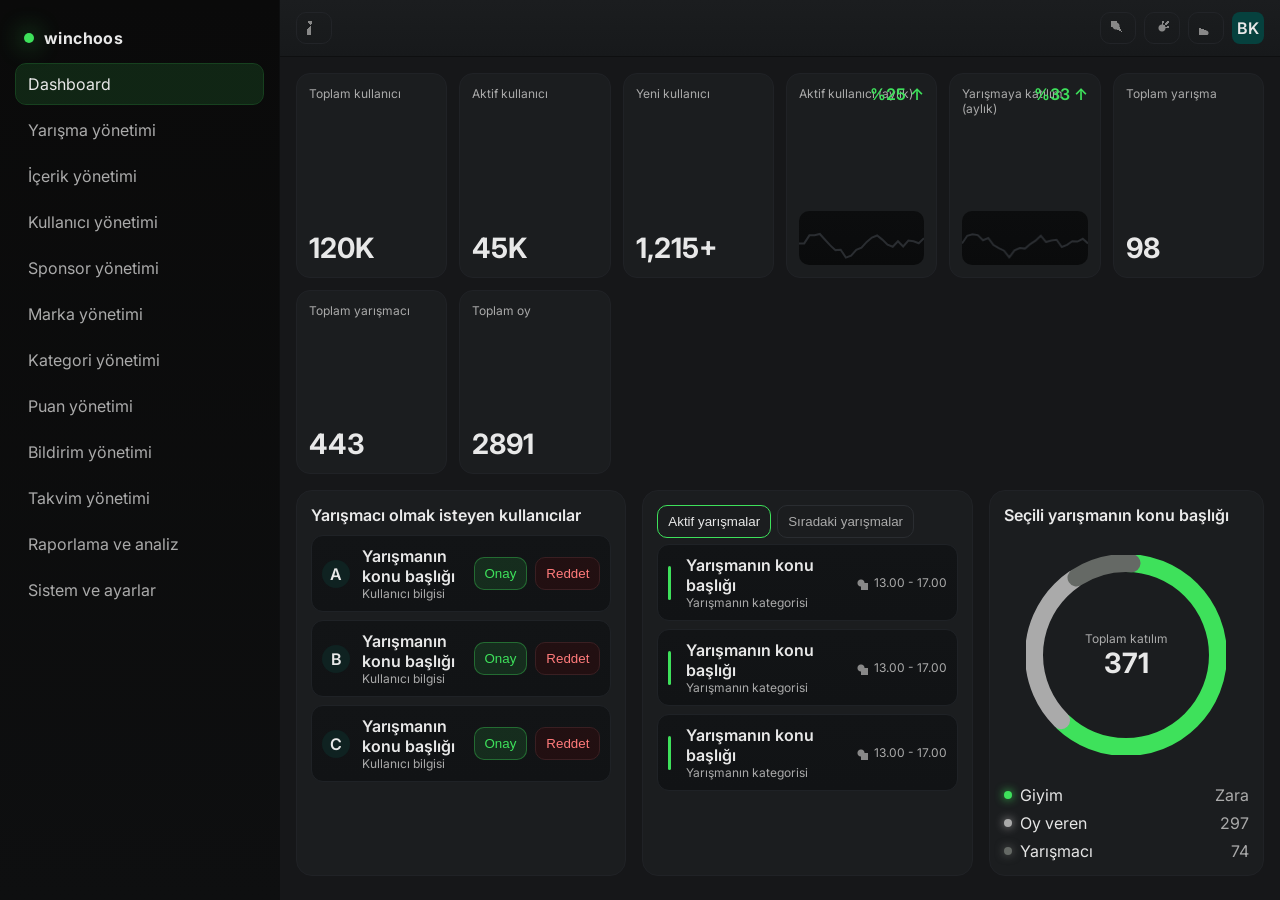
==== index.html @ 2981412f "Create static Winchoos dashboard with responsive design and interactive elements Co-authored-by: bun" ====
<!doctype html>
<html lang="tr">
  <head>
    <meta charset="utf-8" />
    <meta name="viewport" content="width=device-width, initial-scale=1" />
    <title>Winchoos Dashboard</title>
    <link rel="preconnect" href="https://fonts.googleapis.com">
    <link rel="preconnect" href="https://fonts.gstatic.com" crossorigin>
    <link href="https://fonts.googleapis.com/css2?family=Inter:wght@400;500;600;700&display=swap" rel="stylesheet">
    <link rel="stylesheet" href="./styles.css" />
  </head>
  <body>
    <div class="app">
      <aside class="sidebar">
        <div class="brand">
          <span class="brand-dot"></span>
          <span class="brand-name">winchoos</span>
        </div>
        <nav class="nav">
          <a class="nav-item is-active" href="#">Dashboard</a>
          <a class="nav-item" href="#">Yarışma yönetimi</a>
          <a class="nav-item" href="#">İçerik yönetimi</a>
          <a class="nav-item" href="#">Kullanıcı yönetimi</a>
          <a class="nav-item" href="#">Sponsor yönetimi</a>
          <a class="nav-item" href="#">Marka yönetimi</a>
          <a class="nav-item" href="#">Kategori yönetimi</a>
          <a class="nav-item" href="#">Puan yönetimi</a>
          <a class="nav-item" href="#">Bildirim yönetimi</a>
          <a class="nav-item" href="#">Takvim yönetimi</a>
          <a class="nav-item" href="#">Raporlama ve analiz</a>
          <a class="nav-item" href="#">Sistem ve ayarlar</a>
        </nav>
      </aside>

      <main class="main">
        <header class="topbar">
          <button class="icon-btn" id="sidebarToggle" aria-label="Menüyü aç/kapat">
            <span class="i i-menu"></span>
          </button>
          <div class="topbar-actions">
            <button class="icon-btn" aria-label="Ara"><span class="i i-search"></span></button>
            <button class="icon-btn" aria-label="Tema"><span class="i i-sun"></span></button>
            <button class="icon-btn" aria-label="Bildirim"><span class="i i-bell"></span></button>
            <div class="avatar">BK</div>
          </div>
        </header>

        <section class="kpis">
          <div class="kpi">
            <div class="kpi-title">Toplam kullanıcı</div>
            <div class="kpi-value">120K</div>
          </div>
          <div class="kpi">
            <div class="kpi-title">Aktif kullanıcı</div>
            <div class="kpi-value">45K</div>
          </div>
          <div class="kpi">
            <div class="kpi-title">Yeni kullanıcı</div>
            <div class="kpi-value">1,215+</div>
          </div>
          <div class="kpi kpi-chart">
            <div class="kpi-title">Aktif kullanıcı (aylık)</div>
            <canvas class="spark" data-seed="25"></canvas>
            <div class="kpi-trend positive">%25 ↑</div>
          </div>
          <div class="kpi kpi-chart">
            <div class="kpi-title">Yarışmaya katılım (aylık)</div>
            <canvas class="spark" data-seed="33"></canvas>
            <div class="kpi-trend positive">%33 ↑</div>
          </div>
          <div class="kpi">
            <div class="kpi-title">Toplam yarışma</div>
            <div class="kpi-value">98</div>
          </div>
          <div class="kpi">
            <div class="kpi-title">Toplam yarışmacı</div>
            <div class="kpi-value">443</div>
          </div>
          <div class="kpi">
            <div class="kpi-title">Toplam oy</div>
            <div class="kpi-value">2891</div>
          </div>
        </section>

        <section class="grid">
          <div class="card">
            <div class="card-title">Yarışmacı olmak isteyen kullanıcılar</div>
            <ul class="list">
              <li class="list-item">
                <div class="avatar sm">A</div>
                <div class="list-main">
                  <div class="list-title">Yarışmanın konu başlığı</div>
                  <div class="list-sub">Kullanıcı bilgisi</div>
                </div>
                <div class="list-actions">
                  <button class="chip success">Onay</button>
                  <button class="chip danger">Reddet</button>
                </div>
              </li>
              <li class="list-item">
                <div class="avatar sm">B</div>
                <div class="list-main">
                  <div class="list-title">Yarışmanın konu başlığı</div>
                  <div class="list-sub">Kullanıcı bilgisi</div>
                </div>
                <div class="list-actions">
                  <button class="chip success">Onay</button>
                  <button class="chip danger">Reddet</button>
                </div>
              </li>
              <li class="list-item">
                <div class="avatar sm">C</div>
                <div class="list-main">
                  <div class="list-title">Yarışmanın konu başlığı</div>
                  <div class="list-sub">Kullanıcı bilgisi</div>
                </div>
                <div class="list-actions">
                  <button class="chip success">Onay</button>
                  <button class="chip danger">Reddet</button>
                </div>
              </li>
            </ul>
          </div>

          <div class="card">
            <div class="card-tabs">
              <button class="tab is-active" data-tab="aktif">Aktif yarışmalar</button>
              <button class="tab" data-tab="siradaki">Sıradaki yarışmalar</button>
            </div>
            <ul class="list list-min">
              <li class="list-item">
                <span class="status-bar" style="--status:#3EE15B"></span>
                <div class="list-main">
                  <div class="list-title">Yarışmanın konu başlığı</div>
                  <div class="list-sub">Yarışmanın kategorisi</div>
                </div>
                <div class="list-meta"><span class="i i-clock"></span> 13.00 - 17.00</div>
              </li>
              <li class="list-item">
                <span class="status-bar" style="--status:#3EE15B"></span>
                <div class="list-main">
                  <div class="list-title">Yarışmanın konu başlığı</div>
                  <div class="list-sub">Yarışmanın kategorisi</div>
                </div>
                <div class="list-meta"><span class="i i-clock"></span> 13.00 - 17.00</div>
              </li>
              <li class="list-item">
                <span class="status-bar" style="--status:#3EE15B"></span>
                <div class="list-main">
                  <div class="list-title">Yarışmanın konu başlığı</div>
                  <div class="list-sub">Yarışmanın kategorisi</div>
                </div>
                <div class="list-meta"><span class="i i-clock"></span> 13.00 - 17.00</div>
              </li>
            </ul>
          </div>

          <div class="card">
            <div class="card-title">Seçili yarışmanın konu başlığı</div>
            <div class="donut-wrap">
              <canvas id="donut"></canvas>
              <div class="donut-center">
                <div class="donut-label">Toplam katılım</div>
                <div class="donut-value">371</div>
              </div>
            </div>
            <div class="legend">
              <div class="legend-row"><span class="legend-dot" style="--c:#3EE15B"></span> Giyim <span class="legend-spacer"></span> <span class="legend-meta">Zara</span></div>
              <div class="legend-row"><span class="legend-dot" style="--c:#AAAAAA"></span> Oy veren <span class="legend-spacer"></span> <span class="legend-meta">297</span></div>
              <div class="legend-row"><span class="legend-dot" style="--c:#656965"></span> Yarışmacı <span class="legend-spacer"></span> <span class="legend-meta">74</span></div>
            </div>
          </div>
        </section>
      </main>
    </div>

    <script src="./app.js"></script>
  </body>
  </html>
---- styles.css ----
:root{--bg:#161719;--primary:#3EE15B;--secondary:#06413E;--gray:#656965;--black:#0A0A0A;--light:#AAAAAA;--surface:#1B1D1F;--surface2:#111315;--text:#E8E8E8}
*{box-sizing:border-box}
html,body{height:100%}
body{margin:0;font-family:Inter,system-ui,-apple-system,Segoe UI,Roboto,Arial,sans-serif;background:var(--bg);color:var(--text)}
.app{display:grid;grid-template-columns:280px 1fr;min-height:100vh}
.sidebar{background:linear-gradient(180deg,var(--black),#0e0f10);border-right:1px solid #0e0f10;padding:20px 16px;position:sticky;top:0;height:100vh}
.brand{display:flex;align-items:center;gap:10px;margin:8px 8px 16px}
.brand-dot{width:10px;height:10px;border-radius:50%;background:var(--primary);box-shadow:0 0 24px var(--primary)}
.brand-name{font-weight:700;letter-spacing:.4px}
.nav{display:flex;flex-direction:column;gap:6px;margin-top:8px}
.nav-item{padding:10px 12px;border-radius:10px;color:var(--light);text-decoration:none;display:flex;align-items:center;gap:10px}
.nav-item:hover{background:var(--surface2);color:var(--text)}
.nav-item.is-active{background:rgba(62,225,91,.12);color:var(--text);outline:1px solid rgba(62,225,91,.25)}

.main{display:grid;grid-template-rows:auto 1fr;min-width:0}
.topbar{display:flex;align-items:center;justify-content:space-between;padding:12px 16px;border-bottom:1px solid #0e0f10;background:linear-gradient(180deg,var(--surface),#17191b)}
.icon-btn{background:transparent;border:1px solid #222428;border-radius:10px;color:var(--light);padding:8px 10px;display:inline-flex;align-items:center;gap:8px;cursor:pointer}
.icon-btn:hover{border-color:#2b2e33;color:var(--text)}
.topbar-actions{display:flex;align-items:center;gap:8px}
.avatar{width:32px;height:32px;border-radius:8px;background:var(--secondary);display:grid;place-items:center;font-weight:600}
.avatar.sm{width:28px;height:28px;border-radius:50%;background:#0f2221}

.kpis{display:grid;gap:12px;padding:16px;grid-template-columns:repeat(12,1fr)}
.kpi{grid-column:span 2;min-height:96px;background:var(--surface);border:1px solid #202226;border-radius:14px;padding:12px;display:grid;align-content:space-between}
.kpi-title{font-size:12px;color:var(--light)}
.kpi-value{font-size:28px;font-weight:700}
.kpi-chart{position:relative}
.kpi .spark{width:100%;height:54px;background:linear-gradient(180deg,#0c0d0e 0%,#0a0b0c 100%);border-radius:10px;margin-top:6px}
.kpi-trend{position:absolute;right:12px;top:10px;font-weight:600}
.kpi-trend.positive{color:var(--primary)}

.grid{display:grid;gap:16px;padding:0 16px 24px;grid-template-columns:1.2fr 1.2fr 1fr}
.card{background:var(--surface);border:1px solid #202226;border-radius:16px;padding:14px}
.card-title{font-weight:600;margin-bottom:10px;color:#eaeaea}
.card-tabs{display:flex;gap:6px;margin-bottom:6px}
.tab{background:transparent;border:1px solid #2a2d31;color:var(--light);padding:8px 10px;border-radius:10px;cursor:pointer}
.tab.is-active,.tab:hover{border-color:var(--primary);color:var(--text)}

.list{list-style:none;margin:0;padding:0;display:flex;flex-direction:column;gap:8px}
.list-item{display:grid;grid-template-columns:auto 1fr auto;gap:12px;align-items:center;padding:10px;border-radius:12px;background:linear-gradient(180deg,#121416,#111315);border:1px solid #1f2226}
.list-item .status-bar{width:3px;height:34px;border-radius:2px;background:var(--status,#3EE15B)}
.list-min .list-item{grid-template-columns:6px 1fr auto}
.list-title{font-weight:600}
.list-sub{font-size:12px;color:var(--light)}
.list-meta{font-size:12px;color:var(--light);display:flex;align-items:center;gap:6px}
.list-actions{display:flex;gap:8px}
.chip{border:none;border-radius:10px;padding:8px 10px;cursor:pointer;background:#1a1d1f;color:#e9e9e9;border:1px solid #262a2f}
.chip.success{background:rgba(62,225,91,.12);border-color:rgba(62,225,91,.35);color:var(--primary)}
.chip.danger{background:rgba(100,0,0,.2);border-color:#3a1f22;color:#ff7b7b}

.donut-wrap{position:relative;display:grid;place-items:center;height:240px}
#donut{width:200px;height:200px}
.donut-center{position:absolute;display:grid;place-items:center;text-align:center}
.donut-label{font-size:12px;color:var(--light)}
.donut-value{font-size:28px;font-weight:700}
.legend{margin-top:10px;display:flex;flex-direction:column;gap:8px}
.legend-row{display:flex;align-items:center;gap:8px;color:#e5e5e5}
.legend-dot{width:8px;height:8px;border-radius:50%;background:var(--c,#888);box-shadow:0 0 10px var(--c,#888)}
.legend-spacer{flex:1}
.legend-meta{color:var(--light)}

/* icons (minimal) */
.i{display:inline-block;width:14px;height:14px}
.i-menu{background:conic-gradient(from 90deg at 4px 5px,transparent 0 25%,#888 0 40%,transparent 0 65%,#888 0 80%,transparent 0)}
.i-search{background:radial-gradient(circle at 5px 5px,#888 3px,transparent 4px),conic-gradient(from 45deg at 11px 11px,transparent 0 70%,#888 0 80%,transparent 0)}
.i-sun{background:radial-gradient(circle at 7px 7px,#888 3px,transparent 4px),conic-gradient(from 0deg at 7px 7px,#888 0 5%,transparent 0 10%,#888 0 15%,transparent 0 20%,#888 0 25%,transparent 0)}
.i-bell{background:conic-gradient(from 180deg at 7px 9px,#888 0 30%,transparent 0 100%),radial-gradient(circle at 7px 12px,#888 2px,transparent 3px)}
.i-clock{background:conic-gradient(from 90deg at 7px 7px,#888 0 25%,transparent 0),radial-gradient(circle at 7px 7px,#888 3px,transparent 4px)}

/* responsive */
@media (max-width: 1200px){
  .kpi{grid-column:span 3}
  .grid{grid-template-columns:1fr 1fr}
}
@media (max-width: 900px){
  .app{grid-template-columns:72px 1fr}
  .nav-item{padding:10px 8px}
  .sidebar .nav .nav-item{white-space:nowrap;overflow:hidden;text-overflow:ellipsis}
}
@media (max-width: 720px){
  .app{grid-template-columns:1fr}
  .sidebar{position:fixed;left:-280px;transition:left .25s ease}
  .sidebar.open{left:0;z-index:10}
  .kpi{grid-column:span 6}
  .grid{grid-template-columns:1fr}
}
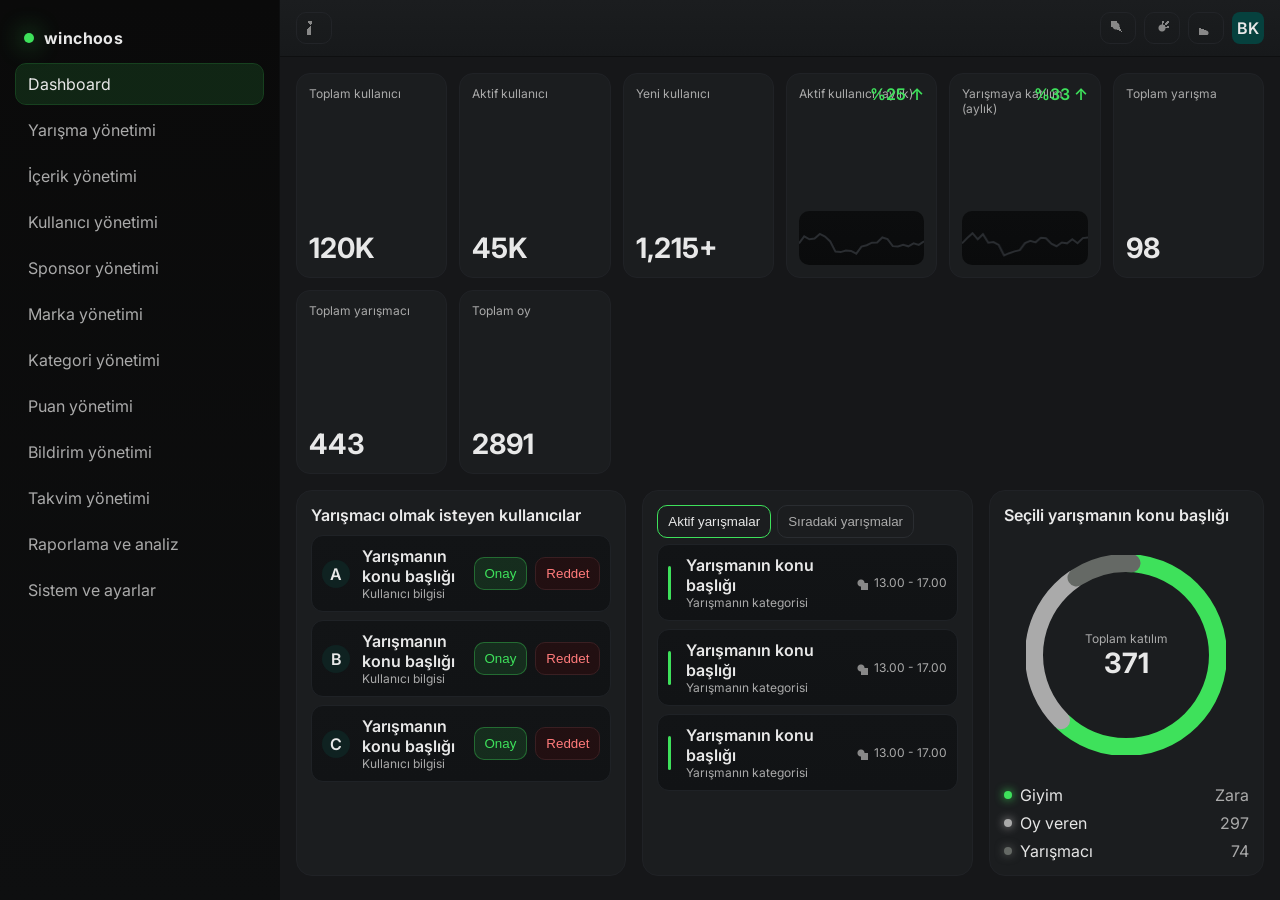
==== commit 49797fe7: "Add SEO metadata, deployment configs, and supporting files for web presence Co-authored-by: bunyamin" ====
--- a/index.html
+++ b/index.html
@@ -4,6 +4,22 @@
     <meta charset="utf-8" />
     <meta name="viewport" content="width=device-width, initial-scale=1" />
     <title>Winchoos Dashboard</title>
+    <meta name="description" content="Yenilikçi, sade ve anlaşılabilir yönetim paneli arayüzü. Winchoos dashboard örneği." />
+    <meta name="theme-color" content="#161719" />
+    <meta name="color-scheme" content="dark" />
+    <meta name="robots" content="index, follow" />
+    <link rel="canonical" href="/" />
+    <link rel="icon" href="/favicon.svg" type="image/svg+xml" />
+    <link rel="manifest" href="/site.webmanifest" />
+    <meta property="og:type" content="website" />
+    <meta property="og:title" content="Winchoos Dashboard" />
+    <meta property="og:description" content="Yenilikçi, sade ve anlaşılabilir yönetim paneli arayüzü." />
+    <meta property="og:image" content="/og-image.svg" />
+    <meta property="og:url" content="/" />
+    <meta name="twitter:card" content="summary_large_image" />
+    <meta name="twitter:title" content="Winchoos Dashboard" />
+    <meta name="twitter:description" content="Yenilikçi, sade ve anlaşılabilir yönetim paneli arayüzü." />
+    <meta name="twitter:image" content="/og-image.svg" />
     <link rel="preconnect" href="https://fonts.googleapis.com">
     <link rel="preconnect" href="https://fonts.gstatic.com" crossorigin>
     <link href="https://fonts.googleapis.com/css2?family=Inter:wght@400;500;600;700&display=swap" rel="stylesheet">
